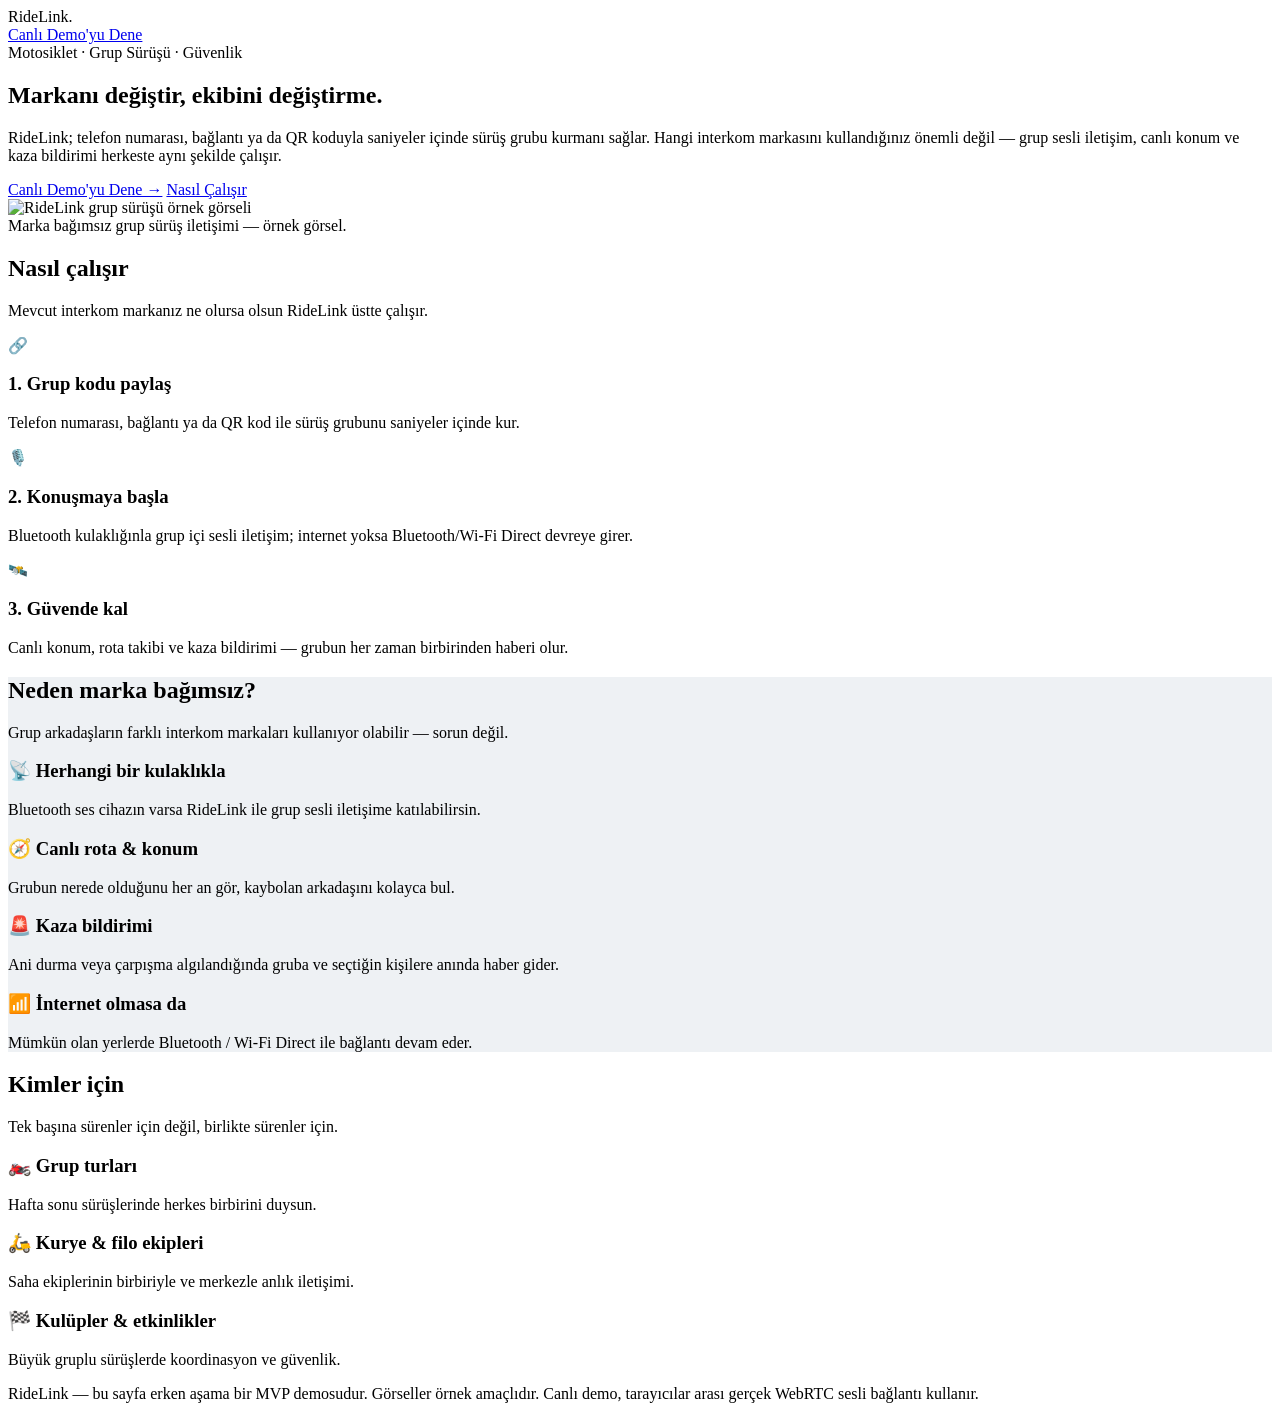
==== index.html @ 123350d5 "Create index.html for RideLink website This HTML file serves as the main structure for the RideLink " ====
<!doctype html>
<html lang="tr">
<head>
<meta charset="utf-8">
<meta name="viewport" content="width=device-width, initial-scale=1">
<title>RideLink — Marka bağımsız sürüş grubu iletişimi</title>
<meta name="description" content="Motosiklet sürücüleri için marka bağımsız iletişim, güvenlik ve grup sürüş sistemi.">
<link rel="stylesheet" href="style.css">
</head>
<body>
  <div class="nav">
    <div class="logo">RideLink<span>.</span></div>
    <a class="cta" href="demo.html">Canlı Demo'yu Dene</a>
  </div>

  <section class="hero">
    <div>
      <span class="eyebrow">Motosiklet · Grup Sürüşü · Güvenlik</span>
      <h1>Markanı değiştir, ekibini değiştirme.</h1>
      <p class="lead">
        RideLink; telefon numarası, bağlantı ya da QR koduyla saniyeler içinde
        sürüş grubu kurmanı sağlar. Hangi interkom markasını kullandığınız
        önemli değil — grup sesli iletişim, canlı konum ve kaza bildirimi
        herkeste aynı şekilde çalışır.
      </p>
      <div class="btn-row">
        <a class="btn btn-primary" href="demo.html">Canlı Demo'yu Dene →</a>
        <a class="btn btn-secondary" href="#nasil">Nasıl Çalışır</a>
      </div>
    </div>
    <div class="hero-card">
      <img src="assets/hero.svg" alt="RideLink grup sürüşü örnek görseli">
      <div class="cap">Marka bağımsız grup sürüş iletişimi — örnek görsel.</div>
    </div>
  </section>

  <section class="section" id="nasil">
    <h2>Nasıl çalışır</h2>
    <p class="sub">Mevcut interkom markanız ne olursa olsun RideLink üstte çalışır.</p>
    <div class="grid3">
      <div class="card">
        <div class="icon">🔗</div>
        <h3>1. Grup kodu paylaş</h3>
        <p>Telefon numarası, bağlantı ya da QR kod ile sürüş grubunu saniyeler içinde kur.</p>
      </div>
      <div class="card">
        <div class="icon">🎙️</div>
        <h3>2. Konuşmaya başla</h3>
        <p>Bluetooth kulaklığınla grup içi sesli iletişim; internet yoksa Bluetooth/Wi-Fi Direct devreye girer.</p>
      </div>
      <div class="card">
        <div class="icon">🛰️</div>
        <h3>3. Güvende kal</h3>
        <p>Canlı konum, rota takibi ve kaza bildirimi — grubun her zaman birbirinden haberi olur.</p>
      </div>
    </div>
  </section>

  <section class="section" style="background:#eef1f4;">
    <h2>Neden marka bağımsız?</h2>
    <p class="sub">Grup arkadaşların farklı interkom markaları kullanıyor olabilir — sorun değil.</p>
    <div class="grid3">
      <div class="card"><h3>📡 Herhangi bir kulaklıkla</h3><p>Bluetooth ses cihazın varsa RideLink ile grup sesli iletişime katılabilirsin.</p></div>
      <div class="card"><h3>🧭 Canlı rota & konum</h3><p>Grubun nerede olduğunu her an gör, kaybolan arkadaşını kolayca bul.</p></div>
      <div class="card"><h3>🚨 Kaza bildirimi</h3><p>Ani durma veya çarpışma algılandığında gruba ve seçtiğin kişilere anında haber gider.</p></div>
      <div class="card"><h3>📶 İnternet olmasa da</h3><p>Mümkün olan yerlerde Bluetooth / Wi-Fi Direct ile bağlantı devam eder.</p></div>
    </div>
  </section>

  <section class="section">
  <h2>Kimler için</h2>
    <p class="sub">Tek başına sürenler için değil, birlikte sürenler için.</p>
    <div class="grid3">
      <div class="card"><h3>🏍️ Grup turları</h3><p>Hafta sonu sürüşlerinde herkes birbirini duysun.</p></div>
      <div class="card"><h3>🛵 Kurye & filo ekipleri</h3><p>Saha ekiplerinin birbiriyle ve merkezle anlık iletişimi.</p></div>
      <div class="card"><h3>🏁 Kulüpler & etkinlikler</h3><p>Büyük gruplu sürüşlerde koordinasyon ve güvenlik.</p></div>
    </div>
  </section>

  <footer>
    RideLink — bu sayfa erken aşama bir MVP demosudur. Görseller örnek amaçlıdır. Canlı demo, tarayıcılar arası gerçek WebRTC sesli bağlantı kullanır.
  </footer>
</body>
</html>
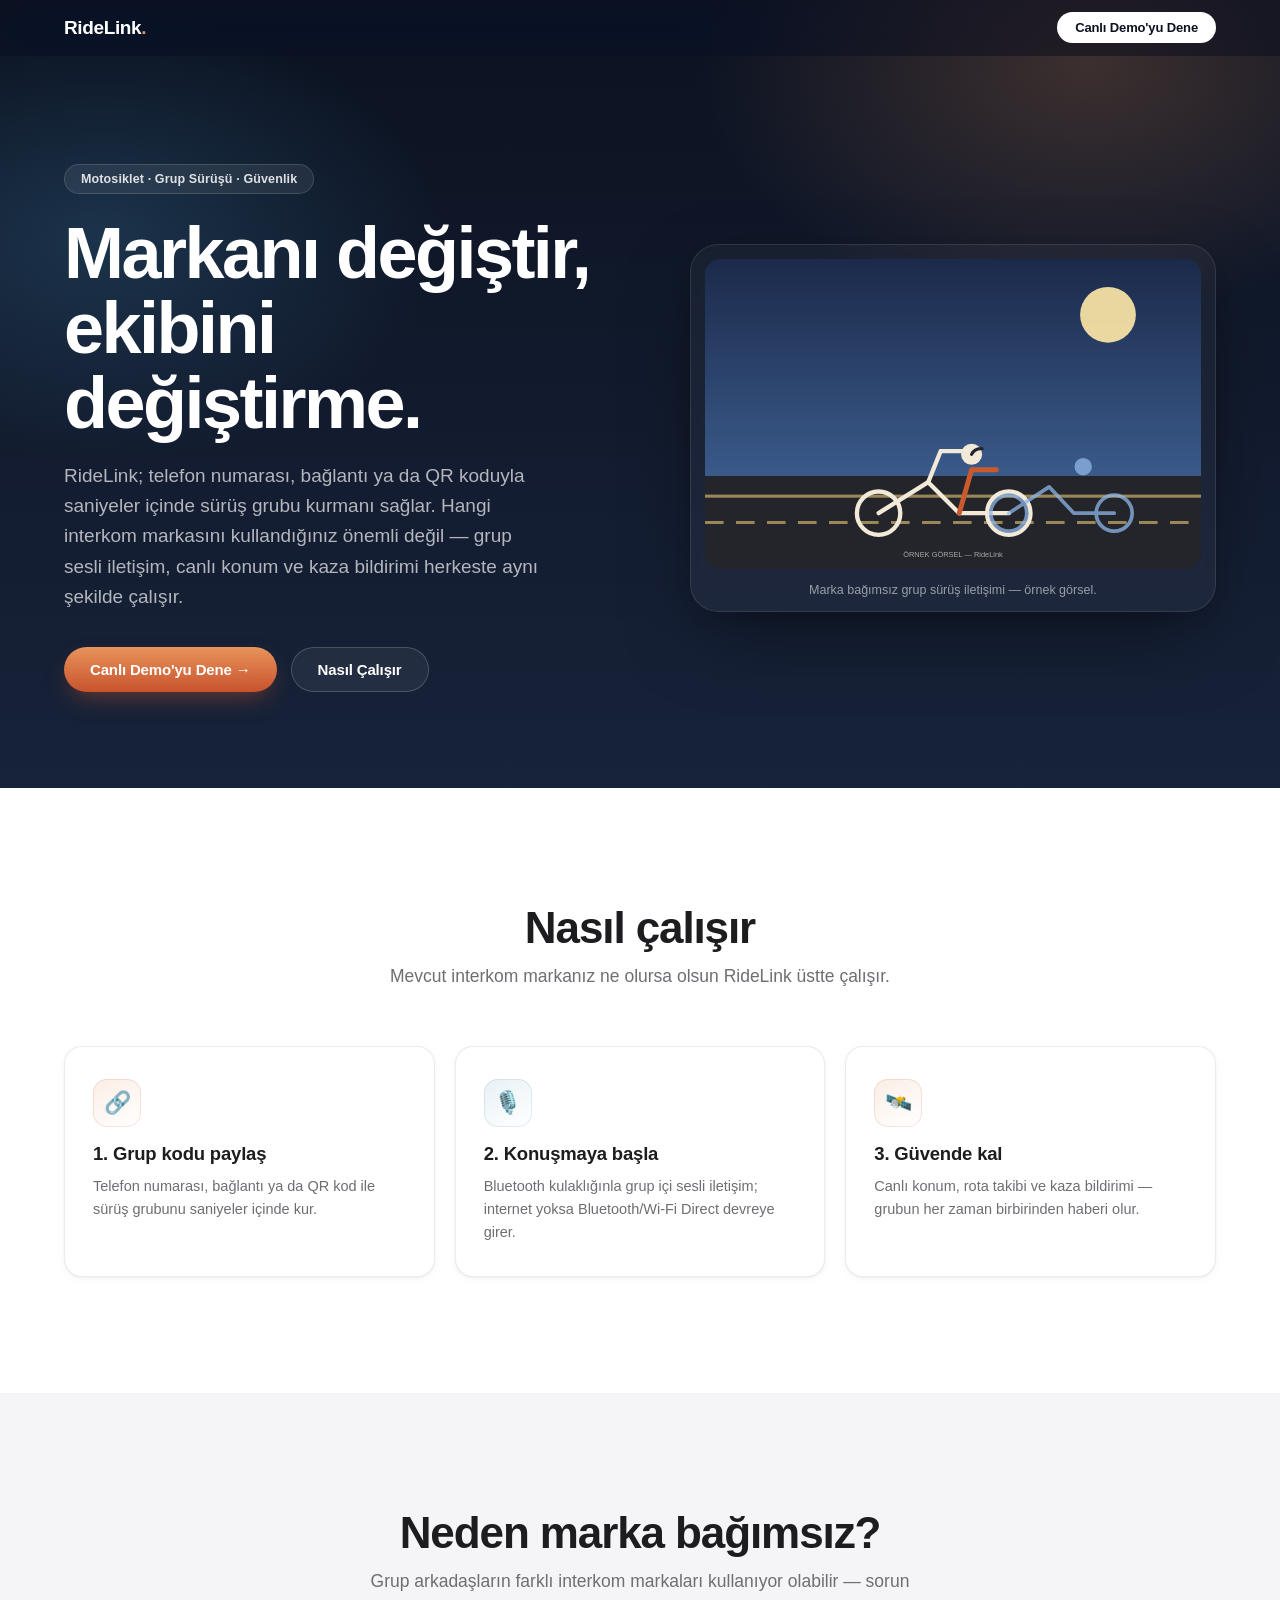
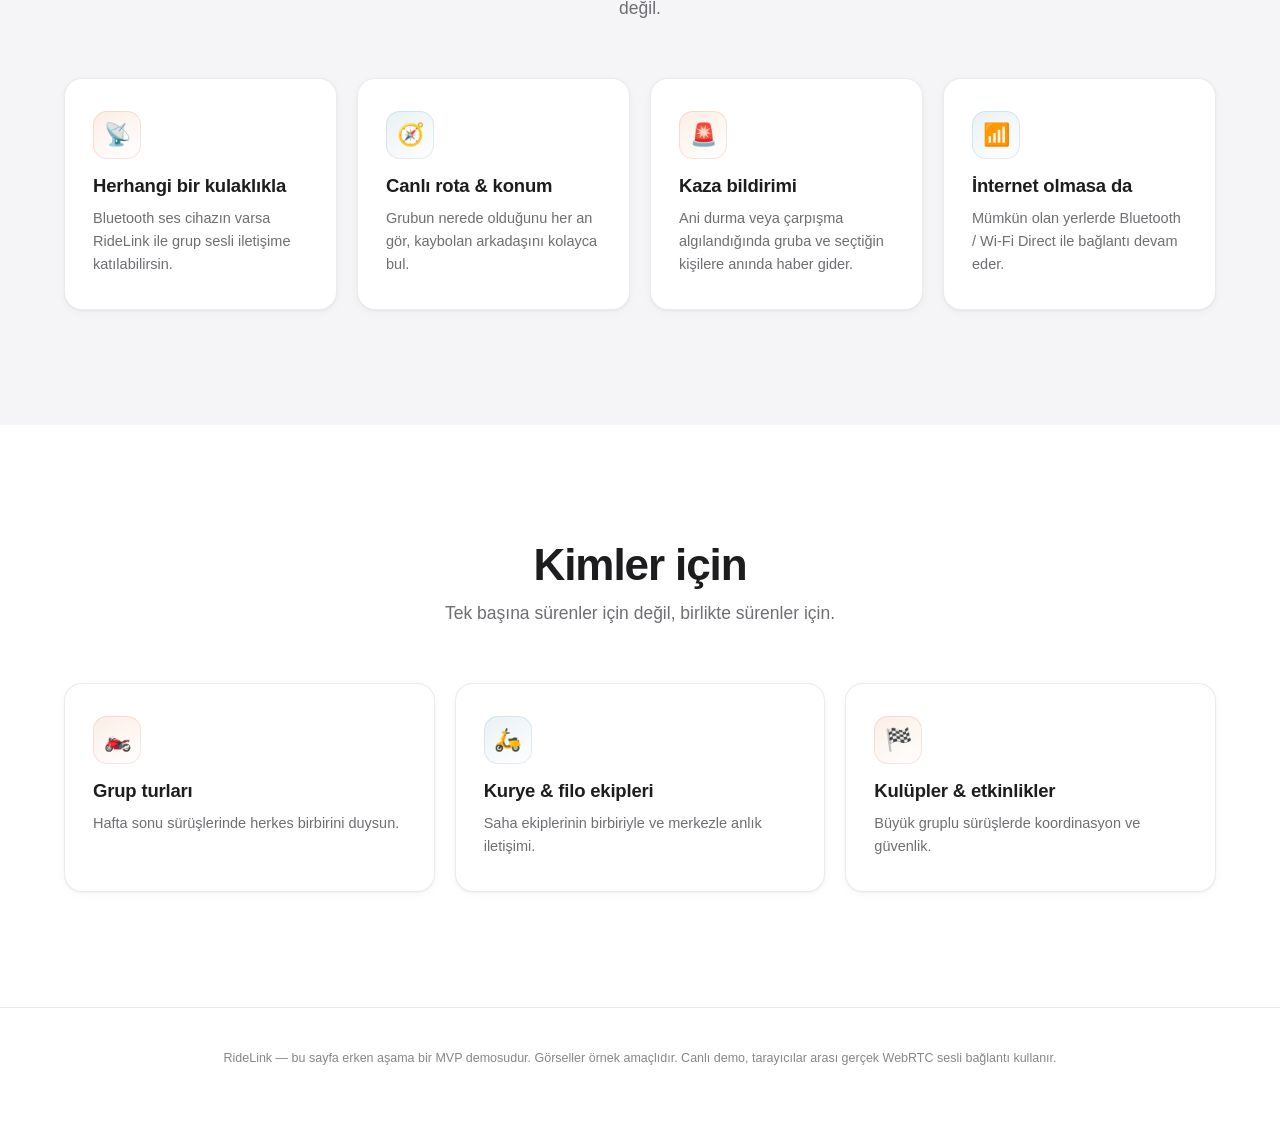
==== commit a90cd35a: "Refactor HTML structure and add data attributes" ====
--- a/index.html
+++ b/index.html
@@ -8,15 +8,15 @@
 <link rel="stylesheet" href="style.css">
 </head>
 <body>
-  <div class="nav">
+  <div class="nav" id="nav">
     <div class="logo">RideLink<span>.</span></div>
     <a class="cta" href="demo.html">Canlı Demo'yu Dene</a>
   </div>
 
   <section class="hero">
-    <div>
+    <div data-reveal>
       <span class="eyebrow">Motosiklet · Grup Sürüşü · Güvenlik</span>
-      <h1>Markanı değiştir, ekibini değiştirme.</h1>
+      <h1>Markanı değiştir,<br>ekibini değiştirme.</h1>
       <p class="lead">
         RideLink; telefon numarası, bağlantı ya da QR koduyla saniyeler içinde
         sürüş grubu kurmanı sağlar. Hangi interkom markasını kullandığınız
@@ -28,16 +28,16 @@
         <a class="btn btn-secondary" href="#nasil">Nasıl Çalışır</a>
       </div>
     </div>
-    <div class="hero-card">
+    <div class="hero-card" data-reveal>
       <img src="assets/hero.svg" alt="RideLink grup sürüşü örnek görseli">
       <div class="cap">Marka bağımsız grup sürüş iletişimi — örnek görsel.</div>
     </div>
   </section>
 
   <section class="section" id="nasil">
-    <h2>Nasıl çalışır</h2>
-    <p class="sub">Mevcut interkom markanız ne olursa olsun RideLink üstte çalışır.</p>
-    <div class="grid3">
+    <h2 data-reveal>Nasıl çalışır</h2>
+    <p class="sub" data-reveal>Mevcut interkom markanız ne olursa olsun RideLink üstte çalışır.</p>
+    <div class="grid3" data-reveal="stagger">
       <div class="card">
         <div class="icon">🔗</div>
         <h3>1. Grup kodu paylaş</h3>
@@ -56,29 +56,47 @@
     </div>
   </section>
 
-  <section class="section" style="background:#eef1f4;">
-    <h2>Neden marka bağımsız?</h2>
-    <p class="sub">Grup arkadaşların farklı interkom markaları kullanıyor olabilir — sorun değil.</p>
-    <div class="grid3">
-      <div class="card"><h3>📡 Herhangi bir kulaklıkla</h3><p>Bluetooth ses cihazın varsa RideLink ile grup sesli iletişime katılabilirsin.</p></div>
-      <div class="card"><h3>🧭 Canlı rota & konum</h3><p>Grubun nerede olduğunu her an gör, kaybolan arkadaşını kolayca bul.</p></div>
-      <div class="card"><h3>🚨 Kaza bildirimi</h3><p>Ani durma veya çarpışma algılandığında gruba ve seçtiğin kişilere anında haber gider.</p></div>
-      <div class="card"><h3>📶 İnternet olmasa da</h3><p>Mümkün olan yerlerde Bluetooth / Wi-Fi Direct ile bağlantı devam eder.</p></div>
+  <section class="section alt">
+    <h2 data-reveal>Neden marka bağımsız?</h2>
+    <p class="sub" data-reveal>Grup arkadaşların farklı interkom markaları kullanıyor olabilir — sorun değil.</p>
+    <div class="grid4" data-reveal="stagger">
+      <div class="card"><div class="icon">📡</div><h3>Herhangi bir kulaklıkla</h3><p>Bluetooth ses cihazın varsa RideLink ile grup sesli iletişime katılabilirsin.</p></div>
+      <div class="card"><div class="icon">🧭</div><h3>Canlı rota & konum</h3><p>Grubun nerede olduğunu her an gör, kaybolan arkadaşını kolayca bul.</p></div>
+      <div class="card"><div class="icon">🚨</div><h3>Kaza bildirimi</h3><p>Ani durma veya çarpışma algılandığında gruba ve seçtiğin kişilere anında haber gider.</p></div>
+      <div class="card"><div class="icon">📶</div><h3>İnternet olmasa da</h3><p>Mümkün olan yerlerde Bluetooth / Wi-Fi Direct ile bağlantı devam eder.</p></div>
     </div>
   </section>
 
   <section class="section">
-  <h2>Kimler için</h2>
-    <p class="sub">Tek başına sürenler için değil, birlikte sürenler için.</p>
-    <div class="grid3">
-      <div class="card"><h3>🏍️ Grup turları</h3><p>Hafta sonu sürüşlerinde herkes birbirini duysun.</p></div>
-      <div class="card"><h3>🛵 Kurye & filo ekipleri</h3><p>Saha ekiplerinin birbiriyle ve merkezle anlık iletişimi.</p></div>
-      <div class="card"><h3>🏁 Kulüpler & etkinlikler</h3><p>Büyük gruplu sürüşlerde koordinasyon ve güvenlik.</p></div>
+    <h2 data-reveal>Kimler için</h2>
+    <p class="sub" data-reveal>Tek başına sürenler için değil, birlikte sürenler için.</p>
+    <div class="grid3" data-reveal="stagger">
+      <div class="card"><div class="icon">🏍️</div><h3>Grup turları</h3><p>Hafta sonu sürüşlerinde herkes birbirini duysun.</p></div>
+      <div class="card"><div class="icon">🛵</div><h3>Kurye & filo ekipleri</h3><p>Saha ekiplerinin birbiriyle ve merkezle anlık iletişimi.</p></div>
+      <div class="card"><div class="icon">🏁</div><h3>Kulüpler & etkinlikler</h3><p>Büyük gruplu sürüşlerde koordinasyon ve güvenlik.</p></div>
     </div>
   </section>
 
   <footer>
     RideLink — bu sayfa erken aşama bir MVP demosudur. Görseller örnek amaçlıdır. Canlı demo, tarayıcılar arası gerçek WebRTC sesli bağlantı kullanır.
   </footer>
+
+  <script>
+    var navEl = document.getElementById('nav');
+    window.addEventListener('scroll', function () {
+      navEl.classList.toggle('scrolled', window.scrollY > 8);
+    }, { passive: true });
+
+    var revealEls = document.querySelectorAll('[data-reveal]');
+    var io = new IntersectionObserver(function (entries) {
+      entries.forEach(function (entry) {
+        if (entry.isIntersecting) {
+          entry.target.classList.add('in-view');
+          io.unobserve(entry.target);
+        }
+      });
+    }, { threshold: 0.15 });
+    revealEls.forEach(function (el) { io.observe(el); });
+  </script>
 </body>
 </html>
--- a/style.css
+++ b/style.css
@@ -0,0 +1,416 @@
+/* =========================================================
+   RideLink — premium design system (Apple-inspired)
+   ========================================================= */
+
+:root {
+  --ink: #1d1d1f;
+  --ink-soft: #424245;
+  --muted: #6e6e73;
+  --faint: #86868b;
+  --paper: #ffffff;
+  --paper-alt: #f5f5f7;
+  --line: rgba(0,0,0,0.08);
+  --accent: #c8532c;
+  --accent-2: #e8935c;
+  --accent-ink: #7a2f12;
+  --accent-tint: #fbeee5;
+  --blue: #3b7ea6;
+  --blue-tint: #e8f1f5;
+  --night-1: #0b1220;
+  --night-2: #131c30;
+  --radius-lg: 28px;
+  --radius-md: 18px;
+  --shadow-sm: 0 1px 2px rgba(0,0,0,0.04), 0 2px 8px rgba(0,0,0,0.04);
+  --shadow-md: 0 8px 24px rgba(0,0,0,0.08), 0 2px 6px rgba(0,0,0,0.04);
+  --shadow-lg: 0 30px 80px -20px rgba(0,0,0,0.5), 0 10px 30px -10px rgba(0,0,0,0.25);
+  --ease: cubic-bezier(.22,1,.36,1);
+  color-scheme: light;
+}
+
+* { box-sizing: border-box; }
+html { scroll-behavior: smooth; }
+
+body {
+  margin: 0;
+  background: var(--paper);
+  color: var(--ink);
+  font-family: -apple-system, BlinkMacSystemFont, "SF Pro Display", "SF Pro Text",
+    "Inter", "Helvetica Neue", Arial, sans-serif;
+  -webkit-font-smoothing: antialiased;
+  text-rendering: optimizeLegibility;
+}
+
+a { color: inherit; text-decoration: none; }
+img { display: block; max-width: 100%; }
+ul { margin: 0; padding: 0; list-style: none; }
+
+/* ---------- reveal-on-scroll ---------- */
+[data-reveal] {
+  opacity: 0;
+  transform: translateY(28px);
+  transition: opacity .9s var(--ease), transform .9s var(--ease);
+}
+[data-reveal].in-view { opacity: 1; transform: translateY(0); }
+[data-reveal="stagger"] > * {
+  opacity: 0;
+  transform: translateY(24px);
+  transition: opacity .7s var(--ease), transform .7s var(--ease);
+}
+[data-reveal="stagger"].in-view > * { opacity: 1; transform: translateY(0); }
+[data-reveal="stagger"].in-view > *:nth-child(1) { transition-delay: .03s; }
+[data-reveal="stagger"].in-view > *:nth-child(2) { transition-delay: .11s; }
+[data-reveal="stagger"].in-view > *:nth-child(3) { transition-delay: .19s; }
+[data-reveal="stagger"].in-view > *:nth-child(4) { transition-delay: .27s; }
+
+/* ================= NAV ================= */
+.nav {
+  position: sticky;
+  top: 0;
+  z-index: 100;
+  display: flex;
+  align-items: center;
+  justify-content: space-between;
+  height: 56px;
+  padding: 0 clamp(20px, 5vw, 64px);
+  background: rgba(11,18,32,0.55);
+  backdrop-filter: saturate(180%) blur(20px);
+  -webkit-backdrop-filter: saturate(180%) blur(20px);
+  border-bottom: 1px solid transparent;
+  transition: border-color .3s var(--ease), background .3s var(--ease);
+}
+.nav.scrolled { border-bottom-color: rgba(255,255,255,0.08); background: rgba(11,18,32,0.85); }
+
+.logo { font-weight: 650; font-size: 19px; letter-spacing: -0.02em; color: #fff; }
+.logo span { color: var(--accent-2); }
+
+.nav a.cta {
+  background: #fff;
+  color: var(--night-1);
+  padding: 8px 18px;
+  border-radius: 980px;
+  font-weight: 550;
+  font-size: 13px;
+  letter-spacing: -0.01em;
+  transition: transform .35s var(--ease), background .35s var(--ease), box-shadow .35s var(--ease);
+}
+.nav a.cta:hover {
+  background: var(--accent-2);
+  color: #fff;
+  transform: translateY(-1px);
+  box-shadow: 0 8px 20px -6px rgba(232,147,92,0.55);
+}
+
+/* ================= HERO (dark, road-at-night) ================= */
+.hero {
+  position: relative;
+  padding: clamp(56px, 9vw, 108px) clamp(20px, 5vw, 64px) clamp(64px, 8vw, 96px);
+  display: grid;
+  gap: 44px;
+  grid-template-columns: 1.05fr 0.95fr;
+  align-items: center;
+  overflow: hidden;
+  background: linear-gradient(180deg, var(--night-1), var(--night-2) 60%, #17233a);
+  color: #fff;
+  margin-top: -56px;
+  padding-top: calc(clamp(56px, 9vw, 108px) + 56px);
+}
+.hero::before {
+  content: "";
+  position: absolute;
+  inset: 0;
+  background:
+    radial-gradient(560px 360px at 85% 8%, rgba(232,147,92,0.22), transparent 70%),
+    radial-gradient(480px 320px at 8% 30%, rgba(59,126,166,0.28), transparent 70%);
+  z-index: 0;
+  pointer-events: none;
+}
+.hero > * { position: relative; z-index: 1; }
+@media (max-width: 900px) {
+  .hero { grid-template-columns: 1fr; }
+}
+
+.eyebrow {
+  display: inline-flex;
+  align-items: center;
+  gap: 6px;
+  background: rgba(255,255,255,0.08);
+  border: 1px solid rgba(255,255,255,0.14);
+  color: rgba(255,255,255,0.85);
+  padding: 7px 16px;
+  border-radius: 980px;
+  font-size: 12.5px;
+  font-weight: 600;
+  letter-spacing: 0.01em;
+  margin-bottom: 22px;
+  backdrop-filter: blur(8px);
+}
+
+h1 {
+  font-size: clamp(38px, 6vw, 72px);
+  line-height: 1.04;
+  font-weight: 660;
+  letter-spacing: -0.035em;
+  margin: 0 0 20px;
+  color: #fff;
+}
+
+.lead {
+  font-size: clamp(16px, 1.6vw, 19px);
+  color: rgba(255,255,255,0.68);
+  line-height: 1.6;
+  max-width: 46ch;
+  font-weight: 420;
+}
+
+.btn-row { display: flex; gap: 14px; margin-top: 34px; flex-wrap: wrap; }
+
+.btn {
+  display: inline-flex;
+  align-items: center;
+  gap: 8px;
+  padding: 13px 26px;
+  border-radius: 980px;
+  font-weight: 600;
+  font-size: 15px;
+  letter-spacing: -0.01em;
+  border: none;
+  cursor: pointer;
+  font-family: inherit;
+  transition: transform .35s var(--ease), box-shadow .35s var(--ease), background .35s var(--ease), color .35s var(--ease);
+}
+.btn-primary {
+  background: linear-gradient(180deg, var(--accent-2), var(--accent));
+  color: white;
+  box-shadow: 0 10px 24px -8px rgba(200,83,44,0.55);
+}
+.btn-primary:hover { transform: translateY(-2px) scale(1.015); box-shadow: 0 16px 32px -8px rgba(200,83,44,0.6); }
+.btn-secondary {
+  background: rgba(255,255,255,0.06);
+  color: #fff;
+  border: 1.5px solid rgba(255,255,255,0.18);
+}
+.btn-secondary:hover { background: rgba(255,255,255,0.12); transform: translateY(-1px); }
+
+.hero-card {
+  position: relative;
+  background: rgba(255,255,255,0.04);
+  border-radius: var(--radius-lg);
+  padding: 14px;
+  box-shadow: var(--shadow-lg);
+  border: 1px solid rgba(255,255,255,0.1);
+  backdrop-filter: blur(6px);
+}
+.hero-card img { border-radius: 16px; display: block; width: 100%; }
+.hero-card .cap { font-size: 12.5px; color: rgba(255,255,255,0.55); margin-top: 14px; text-align: center; font-weight: 500; }
+
+/* ================= SECTIONS (light) ================= */
+.section {
+  padding: clamp(64px, 9vw, 120px) clamp(20px, 5vw, 64px);
+}
+.section h2 {
+  font-size: clamp(28px, 3.6vw, 44px);
+  font-weight: 640;
+  letter-spacing: -0.025em;
+  margin: 0 0 10px;
+  text-align: center;
+}
+.section .sub {
+  color: var(--muted);
+  max-width: 56ch;
+  margin: 0 auto 56px;
+  text-align: center;
+  font-size: clamp(15px, 1.4vw, 17.5px);
+  line-height: 1.55;
+}
+.section.alt { background: var(--paper-alt); }
+
+.grid3 {
+  display: grid;
+  grid-template-columns: repeat(3, 1fr);
+  gap: 20px;
+  max-width: 1160px;
+  margin: 0 auto;
+}
+@media (max-width: 860px) { .grid3 { grid-template-columns: 1fr; } }
+
+.grid4 {
+  display: grid;
+  grid-template-columns: repeat(4, 1fr);
+  gap: 20px;
+  max-width: 1160px;
+  margin: 0 auto;
+}
+@media (max-width: 980px) { .grid4 { grid-template-columns: repeat(2, 1fr); } }
+@media (max-width: 560px) { .grid4 { grid-template-columns: 1fr; } }
+
+.card {
+  background: var(--paper);
+  border-radius: var(--radius-md);
+  padding: 32px 28px;
+  border: 1px solid var(--line);
+  box-shadow: var(--shadow-sm);
+  transition: transform .45s var(--ease), box-shadow .45s var(--ease), border-color .45s var(--ease);
+}
+.card:hover {
+  transform: translateY(-6px);
+  box-shadow: var(--shadow-md);
+  border-color: rgba(0,0,0,0.03);
+}
+.card h3 { margin: 16px 0 10px; font-size: 18.5px; font-weight: 620; letter-spacing: -0.01em; }
+.card p { margin: 0; color: var(--muted); font-size: 14.5px; line-height: 1.6; }
+
+.icon {
+  width: 48px; height: 48px; border-radius: 14px;
+  display: flex; align-items: center; justify-content: center;
+  background: linear-gradient(150deg, var(--blue-tint), #fff);
+  font-size: 22px;
+  box-shadow: inset 0 0 0 1px rgba(59,126,166,0.14);
+}
+.card:nth-child(odd) .icon {
+  background: linear-gradient(150deg, var(--accent-tint), #fff);
+  box-shadow: inset 0 0 0 1px rgba(200,83,44,0.14);
+}
+
+/* ================= FOOTER ================= */
+footer {
+  padding: 40px clamp(20px, 5vw, 64px) 56px;
+  color: var(--faint);
+  font-size: 12.5px;
+  border-top: 1px solid var(--line);
+  text-align: center;
+  line-height: 1.6;
+}
+
+/* =========================================================
+   Demo page
+   ========================================================= */
+.demo-shell {
+  max-width: 720px;
+  margin: 0 auto;
+  padding: 88px 20px 60px;
+  min-height: 100vh;
+  background: var(--paper-alt);
+}
+.demo-topbar {
+  position: fixed;
+  top: 0; left: 0; right: 0;
+  z-index: 50;
+  display: flex;
+  align-items: center;
+  justify-content: space-between;
+  padding: 14px clamp(20px, 5vw, 64px);
+  background: rgba(11,18,32,0.72);
+  backdrop-filter: saturate(180%) blur(20px);
+  -webkit-backdrop-filter: saturate(180%) blur(20px);
+  border-bottom: 1px solid rgba(255,255,255,0.08);
+}
+.demo-topbar .logo { font-size: 17px; }
+.demo-topbar a {
+  text-decoration: none;
+  color: #fff;
+  font-weight: 550;
+  font-size: 13px;
+  background: rgba(255,255,255,0.1);
+  padding: 8px 16px;
+  border-radius: 980px;
+  transition: background .3s var(--ease);
+}
+.demo-topbar a:hover { background: rgba(255,255,255,0.18); }
+
+.panel {
+  background: var(--paper);
+  border-radius: var(--radius-md);
+  padding: 26px 24px;
+  border: 1px solid var(--line);
+  box-shadow: var(--shadow-sm);
+  margin-bottom: 18px;
+}
+.panel h2 { margin: 0 0 6px; font-size: 19px; font-weight: 640; letter-spacing: -0.015em; }
+.panel .sub { color: var(--muted); font-size: 13.5px; margin-bottom: 18px; line-height: 1.55; }
+
+.join-row { display: flex; gap: 10px; flex-wrap: wrap; }
+.join-row input {
+  flex: 1;
+  min-width: 140px;
+  padding: 13px 16px;
+  border-radius: 12px;
+  border: 1.5px solid var(--line);
+  font-size: 15px;
+  font-family: inherit;
+  text-transform: uppercase;
+  background: var(--paper-alt);
+  transition: border-color .3s var(--ease), background .3s var(--ease);
+}
+.join-row input:focus { outline: none; border-color: var(--accent); background: #fff; }
+.join-row button { white-space: nowrap; }
+
+.status-pill {
+  display: inline-flex;
+  align-items: center;
+  gap: 7px;
+  font-size: 13px;
+  font-weight: 600;
+  padding: 7px 14px;
+  border-radius: 980px;
+  background: var(--paper-alt);
+  color: var(--ink-soft);
+}
+.status-pill.live { background: #e3f5ea; color: #1e7a45; }
+.status-pill .dot { width: 8px; height: 8px; border-radius: 50%; background: currentColor; }
+
+.member-list { display: flex; flex-direction: column; gap: 10px; }
+.member {
+  display: flex;
+  align-items: center;
+  justify-content: space-between;
+  padding: 12px 16px;
+  background: var(--paper-alt);
+  border-radius: 12px;
+  font-size: 14.5px;
+}
+.member .name { font-weight: 600; }
+.member .tag { font-size: 12px; color: var(--muted); }
+
+.control-row { display: flex; gap: 10px; margin-top: 4px; flex-wrap: wrap; }
+.control-row button {
+  flex: 1;
+  min-width: 120px;
+  padding: 12px 16px;
+  border-radius: 980px;
+  border: none;
+  font-weight: 600;
+  font-size: 13.5px;
+  font-family: inherit;
+  cursor: pointer;
+  transition: transform .3s var(--ease), background .3s var(--ease);
+}
+.control-row button:hover { transform: translateY(-1px); }
+.btn-mute { background: var(--paper-alt); color: var(--ink); }
+.btn-mute.muted { background: var(--accent-tint); color: var(--accent-ink); }
+.btn-danger { background: #b3261e; color: white; }
+.btn-leave { background: var(--paper-alt); color: var(--muted); }
+
+#map { height: 260px; border-radius: 14px; overflow: hidden; border: 1px solid var(--line); }
+
+.alert-banner {
+  background: #b3261e;
+  color: white;
+  padding: 14px 18px;
+  border-radius: 12px;
+  font-weight: 600;
+  font-size: 14px;
+  margin-bottom: 18px;
+  display: none;
+}
+.alert-banner.show { display: block; }
+
+.log {
+  font-size: 12.5px;
+  color: var(--muted);
+  background: var(--paper-alt);
+  border-radius: 12px;
+  padding: 12px 14px;
+  max-height: 140px;
+  overflow-y: auto;
+  font-family: ui-monospace, monospace;
+}
